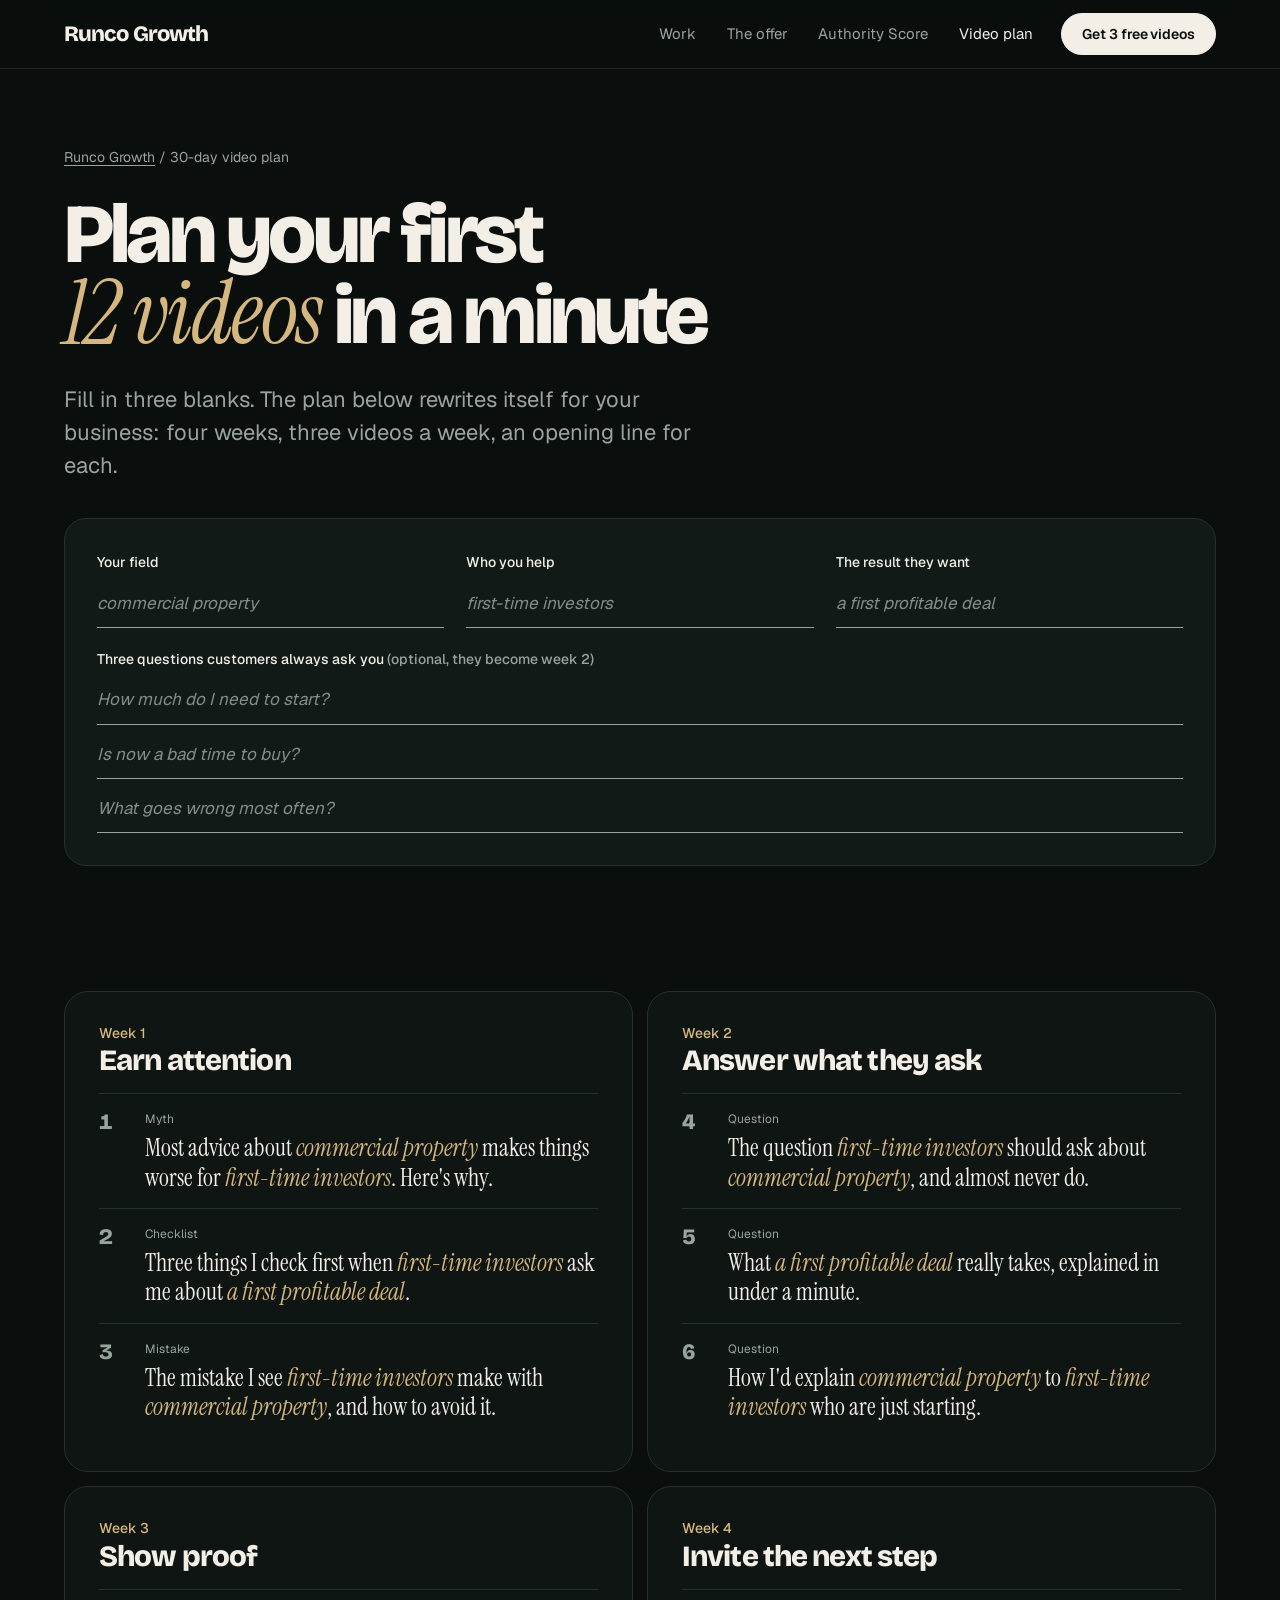
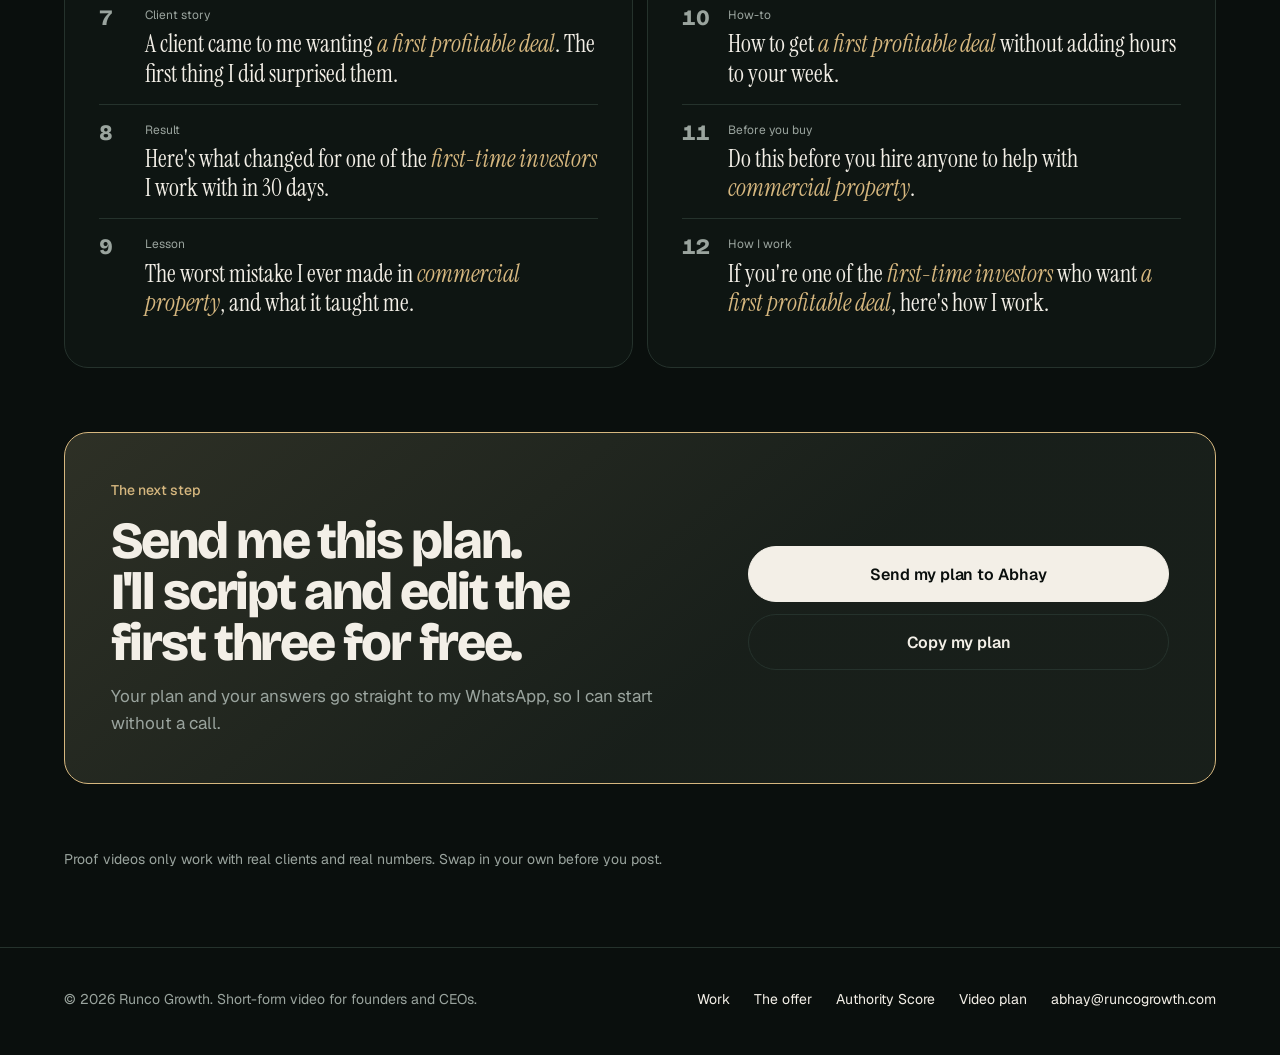
==== 30-day-video-plan.html @ f7febae2 "Initial website upload" ====
<!DOCTYPE html>
<html lang="en">
<head>
<meta charset="utf-8">
<meta name="viewport" content="width=device-width, initial-scale=1">
<title>30-day video content plan for founders | Runco Growth</title>
<meta name="description" content="Free planner for founders and CEOs. Enter who you help and get 12 short-form video ideas across four weeks, each with an opening line written for you.">
<link rel="canonical" href="https://runcogrowth.com/30-day-video-plan.html">
<meta name="robots" content="index, follow, max-image-preview:large, max-video-preview:-1">
<meta name="theme-color" content="#0a0f0d">
<meta property="og:type" content="website">
<meta property="og:site_name" content="Runco Growth">
<meta property="og:title" content="Plan your first 12 videos in a minute">
<meta property="og:description" content="Free planner for founders and CEOs. Enter who you help and get 12 short-form video ideas across four weeks, each with an opening line written for you.">
<meta property="og:url" content="https://runcogrowth.com/30-day-video-plan.html">
<meta property="og:image" content="https://runcogrowth.com/assets/og.jpg">
<meta property="og:image:width" content="1200">
<meta property="og:image:height" content="630">
<meta name="twitter:card" content="summary_large_image">
<meta name="twitter:title" content="Plan your first 12 videos in a minute">
<meta name="twitter:description" content="Free planner for founders and CEOs. Enter who you help and get 12 short-form video ideas across four weeks, each with an opening line written for you.">
<meta name="twitter:image" content="https://runcogrowth.com/assets/og.jpg">
<link rel="icon" href="favicon.ico" sizes="48x48">
<link rel="icon" href="favicon.svg" type="image/svg+xml">
<link rel="apple-touch-icon" href="apple-touch-icon.png">
<link rel="manifest" href="site.webmanifest">
<link rel="preload" href="assets/bricolage.woff2" as="font" type="font/woff2" crossorigin>
<link rel="preload" href="assets/geist.woff2" as="font" type="font/woff2" crossorigin>
<link rel="stylesheet" href="assets/styles.css">
<script type="application/ld+json">
{
 "@context": "https://schema.org",
 "@graph": [
  {
   "@type": "WebPage",
   "@id": "https://runcogrowth.com/30-day-video-plan.html",
   "url": "https://runcogrowth.com/30-day-video-plan.html",
   "name": "30-day video content plan for founders",
   "description": "A free planner for founders and CEOs: enter who you help and get twelve short-form video ideas across four weeks, each with an opening line.",
   "isPartOf": {
    "@id": "https://runcogrowth.com/#site"
   },
   "publisher": {
    "@type": "Organization",
    "@id": "https://runcogrowth.com/#org",
    "name": "Runco Growth",
    "url": "https://runcogrowth.com/"
   }
  },
  {
   "@type": "BreadcrumbList",
   "itemListElement": [
    {
     "@type": "ListItem",
     "position": 1,
     "name": "Runco Growth",
     "item": "https://runcogrowth.com/"
    },
    {
     "@type": "ListItem",
     "position": 2,
     "name": "30-day video plan",
     "item": "https://runcogrowth.com/30-day-video-plan.html"
    }
   ]
  }
 ]
}
</script>
</head>
<body>
<a class="skip" href="#main">Skip to content</a>
<div class="progress" aria-hidden="true"></div>

<header class="site-head">
  <div class="wrap">
    <a class="brand" href="./" aria-label="Runco Growth home">Runco Growth</a>
    <nav class="nav" aria-label="Main">
      <a href="./#work">Work</a>
      <a href="./#offer">The offer</a>
      <a href="authority-score.html">Authority Score</a>
      <a href="30-day-video-plan.html" aria-current="page">Video plan</a>
    </nav>
    <a class="btn btn-sm" data-cta="primary" data-msg="Hi Abhay, I built a 30-day video plan on your site and I&#x27;d like my 3 free videos. My business is: " href="https://wa.me/917023812488?text=Hi%20Abhay%2C%20I%27d%20like%20my%203%20free%20videos.%20My%20business%20is%3A%20">Get 3 free videos</a>
  </div>
</header>

<main id="main">
  <section class="page-hero">
    <div class="wrap">
      <p class="crumbs"><a href="./">Runco Growth</a> / 30-day video plan</p>
      <h1>Plan your first <em>12 videos</em> in a minute</h1>
      <p class="lede">Fill in three blanks. The plan below rewrites itself for your business: four weeks, three videos a week, an opening line for each.</p>
      <form class="fill" id="plan-form" onsubmit="return false" aria-label="About your business" novalidate>
        <div class="field"><label for="plan-topic">Your field</label><input id="plan-topic" name="topic" type="text" placeholder="commercial property" autocomplete="off" maxlength="60"></div>
        <div class="field"><label for="plan-audience">Who you help</label><input id="plan-audience" name="audience" type="text" placeholder="first-time investors" autocomplete="off" maxlength="60"></div>
        <div class="field"><label for="plan-result">The result they want</label><input id="plan-result" name="result" type="text" placeholder="a first profitable deal" autocomplete="off" maxlength="60"></div>
        <div class="field field-wide"><label for="plan-q1">Three questions customers always ask you <span class="muted">(optional, they become week 2)</span></label>
          <input id="plan-q1" name="q1" type="text" placeholder="How much do I need to start?" autocomplete="off" maxlength="110" aria-label="Customer question 1">
          <input id="plan-q2" name="q2" type="text" placeholder="Is now a bad time to buy?" autocomplete="off" maxlength="110" aria-label="Customer question 2">
          <input id="plan-q3" name="q3" type="text" placeholder="What goes wrong most often?" autocomplete="off" maxlength="110" aria-label="Customer question 3">
        </div>
      </form>
    </div>
  </section>

  <section class="band-tight">
    <div class="wrap stack">
      <div class="plan" id="plan">
        <section class="plan-week" aria-labelledby="plan-w1">
          <h2 id="plan-w1"><span>Week 1</span>Earn attention</h2>
          <ol class="plan-list" start="1">
            <li class="plan-item"><span class="plan-n">1</span><div><span class="plan-kind">Myth</span><p data-template="Most advice about {topic} makes things worse for {audience}. Here&#x27;s why.">Most advice about <span class="blank">commercial property</span> makes things worse for <span class="blank">first-time investors</span>. Here&#x27;s why.</p></div></li>
            <li class="plan-item"><span class="plan-n">2</span><div><span class="plan-kind">Checklist</span><p data-template="Three things I check first when {audience} ask me about {result}.">Three things I check first when <span class="blank">first-time investors</span> ask me about <span class="blank">a first profitable deal</span>.</p></div></li>
            <li class="plan-item"><span class="plan-n">3</span><div><span class="plan-kind">Mistake</span><p data-template="The mistake I see {audience} make with {topic}, and how to avoid it.">The mistake I see <span class="blank">first-time investors</span> make with <span class="blank">commercial property</span>, and how to avoid it.</p></div></li>
          </ol>
        </section>
        <section class="plan-week" aria-labelledby="plan-w2">
          <h2 id="plan-w2"><span>Week 2</span>Answer what they ask</h2>
          <ol class="plan-list" start="4">
            <li class="plan-item"><span class="plan-n">4</span><div><span class="plan-kind">Question</span><p data-template="The question {audience} should ask about {topic}, and almost never do." data-q="1">The question <span class="blank">first-time investors</span> should ask about <span class="blank">commercial property</span>, and almost never do.</p></div></li>
            <li class="plan-item"><span class="plan-n">5</span><div><span class="plan-kind">Question</span><p data-template="What {result} really takes, explained in under a minute." data-q="2">What <span class="blank">a first profitable deal</span> really takes, explained in under a minute.</p></div></li>
            <li class="plan-item"><span class="plan-n">6</span><div><span class="plan-kind">Question</span><p data-template="How I&#x27;d explain {topic} to {audience} who are just starting." data-q="3">How I&#x27;d explain <span class="blank">commercial property</span> to <span class="blank">first-time investors</span> who are just starting.</p></div></li>
          </ol>
        </section>
        <section class="plan-week" aria-labelledby="plan-w3">
          <h2 id="plan-w3"><span>Week 3</span>Show proof</h2>
          <ol class="plan-list" start="7">
            <li class="plan-item"><span class="plan-n">7</span><div><span class="plan-kind">Client story</span><p data-template="A client came to me wanting {result}. The first thing I did surprised them.">A client came to me wanting <span class="blank">a first profitable deal</span>. The first thing I did surprised them.</p></div></li>
            <li class="plan-item"><span class="plan-n">8</span><div><span class="plan-kind">Result</span><p data-template="Here&#x27;s what changed for one of the {audience} I work with in 30 days.">Here&#x27;s what changed for one of the <span class="blank">first-time investors</span> I work with in 30 days.</p></div></li>
            <li class="plan-item"><span class="plan-n">9</span><div><span class="plan-kind">Lesson</span><p data-template="The worst mistake I ever made in {topic}, and what it taught me.">The worst mistake I ever made in <span class="blank">commercial property</span>, and what it taught me.</p></div></li>
          </ol>
        </section>
        <section class="plan-week" aria-labelledby="plan-w4">
          <h2 id="plan-w4"><span>Week 4</span>Invite the next step</h2>
          <ol class="plan-list" start="10">
            <li class="plan-item"><span class="plan-n">10</span><div><span class="plan-kind">How-to</span><p data-template="How to get {result} without adding hours to your week.">How to get <span class="blank">a first profitable deal</span> without adding hours to your week.</p></div></li>
            <li class="plan-item"><span class="plan-n">11</span><div><span class="plan-kind">Before you buy</span><p data-template="Do this before you hire anyone to help with {topic}.">Do this before you hire anyone to help with <span class="blank">commercial property</span>.</p></div></li>
            <li class="plan-item"><span class="plan-n">12</span><div><span class="plan-kind">How I work</span><p data-template="If you&#x27;re one of the {audience} who want {result}, here&#x27;s how I work.">If you&#x27;re one of the <span class="blank">first-time investors</span> who want <span class="blank">a first profitable deal</span>, here&#x27;s how I work.</p></div></li>
          </ol>
        </section>
      </div>
      <div class="plan-send" id="plan-send">
        <div>
          <p class="tag">The next step</p>
          <p class="promise-line">Send me this plan. I'll script and edit the first three for free.</p>
          <p class="muted">Your plan and your answers go straight to my WhatsApp, so I can start without a call.</p>
        </div>
        <div class="plan-actions">
          <a class="btn" id="plan-go" data-cta="plan" href="https://wa.me/917023812488?text=Hi%20Abhay%2C%20I%27d%20like%20my%203%20free%20videos.%20My%20business%20is%3A%20">Send my plan to Abhay</a>
          <button class="btn btn-quiet" type="button" id="plan-copy">Copy my plan</button>
          <p class="plan-error" id="plan-error" role="alert" hidden></p>
        </div>
      </div>
      <p class="small muted">Proof videos only work with real clients and real numbers. Swap in your own before you post.</p>
    </div>
  </section>
</main>

<footer class="site-foot">
  <div class="wrap">
    <p>© 2026 Runco Growth. Short-form video for founders and CEOs.</p>
    <nav class="foot-links" aria-label="Footer">
      <a href="./#work">Work</a>
      <a href="./#offer">The offer</a>
      <a href="authority-score.html">Authority Score</a>
      <a href="30-day-video-plan.html">Video plan</a>
      <a href="mailto:abhay@runcogrowth.com">abhay@runcogrowth.com</a>
    </nav>
  </div>
</footer>

<div class="dock" id="dock">
  <a class="btn" data-cta="primary" data-msg="Hi Abhay, I built a 30-day video plan on your site and I&#x27;d like my 3 free videos. My business is: " href="https://wa.me/917023812488?text=Hi%20Abhay%2C%20I%27d%20like%20my%203%20free%20videos.%20My%20business%20is%3A%20">Get my 3 free videos</a>
</div>

<dialog class="player" id="player" aria-label="Video player">
  <div class="player-box"><video id="player-video" controls playsinline></video></div>
  <button class="player-close" type="button" id="player-close" aria-label="Close video"><svg viewBox="0 0 24 24" fill="none" stroke="currentColor" stroke-width="2" stroke-linecap="round" aria-hidden="true"><path d="M5 5l14 14M19 5L5 19"/></svg></button>
</dialog>

<script src="assets/site.js" defer></script>
</body>
</html>
---- assets/styles.css ----
/* Runco Growth
   Layout idea: a dark screening room. A heavy headline, then a wall of the edited videos with the
   client under each one, then what people said, three numbers, and one way to get in touch. */
:root {
  --bg: #0a0f0d;
  --raised: #121a17;
  --text: #f3efe7;
  --muted: #9aa49e;
  --line: #25322c;
  --brass: #d6b77f;
  --brass-deep: #b3925a;

  --display: "Bricolage Grotesque", "Arial Black", "Helvetica Neue", Arial, sans-serif;
  --serif: "Instrument Serif", "Iowan Old Style", "Palatino Linotype", Georgia, serif;
  --sans: "Geist", "Helvetica Neue", Helvetica, Arial, sans-serif;
  --gutter: clamp(20px, 5vw, 64px);
  --max: 1200px;
  --section: clamp(72px, 11vw, 160px);
  --t-small: 0.875rem;
  --t-body: clamp(1rem, 0.97rem + 0.15vw, 1.0625rem);
  --t-lede: clamp(1.125rem, 1.04rem + 0.45vw, 1.375rem);
  --t-h3: clamp(1.375rem, 1.2rem + 0.8vw, 1.875rem);
  --t-h2: clamp(2.5rem, 1.5rem + 4.6vw, 5.25rem);
  --t-h1: clamp(3.125rem, 1.2rem + 8.6vw, 8.5rem);
  color-scheme: dark;
}

@font-face { font-family: "Instrument Serif"; font-style: normal; font-weight: 400; font-display: swap; src: url("instrument-serif.woff2") format("woff2"); }
@font-face { font-family: "Instrument Serif"; font-style: italic; font-weight: 400; font-display: swap; src: url("instrument-serif-italic.woff2") format("woff2"); }
@font-face { font-family: "Bricolage Grotesque"; font-style: normal; font-weight: 200 800; font-display: swap; src: url("bricolage.woff2") format("woff2"); }
@font-face { font-family: "Geist"; font-style: normal; font-weight: 100 900; font-display: swap; src: url("geist.woff2") format("woff2"); }

*, *::before, *::after { box-sizing: border-box; }
html { -webkit-text-size-adjust: 100%; scroll-behavior: smooth; scroll-padding-top: 88px; background: var(--bg); }
body { margin: 0; background: var(--bg); color: var(--text); font-family: var(--sans); font-size: var(--t-body); line-height: 1.6; -webkit-font-smoothing: antialiased; text-rendering: optimizeLegibility; overflow-x: clip; }
img, video, svg { max-width: 100%; display: block; }
a { color: inherit; text-underline-offset: 0.22em; text-decoration-thickness: 1px; }
h1, h2, h3, p, ul, ol, figure { margin: 0; }
ul, ol { padding: 0; list-style: none; }
button { font: inherit; color: inherit; cursor: pointer; -webkit-tap-highlight-color: transparent; }
:focus-visible { outline: 2px solid var(--brass); outline-offset: 4px; border-radius: 4px; }
[hidden] { display: none !important; }
::selection { background: var(--brass); color: var(--bg); }

h1, h2, h3 { font-family: var(--display); font-weight: 800; font-optical-sizing: auto; letter-spacing: -0.035em; text-wrap: balance; }
h1 { font-size: var(--t-h1); line-height: 0.88; letter-spacing: -0.045em; }
h2 { font-size: var(--t-h2); line-height: 0.92; letter-spacing: -0.04em; }
h3 { font-size: var(--t-h3); line-height: 1.08; font-weight: 700; letter-spacing: -0.025em; }
h1 em, h2 em { font-family: var(--serif); font-style: italic; font-weight: 400; color: var(--brass); letter-spacing: -0.02em; font-size: 1.06em; }
.serif { font-family: var(--serif); font-weight: 400; }
.lede { font-size: var(--t-lede); line-height: 1.5; max-width: 30em; color: var(--muted); }
.muted { color: var(--muted); }
.small { font-size: var(--t-small); }
.prose { max-width: 34em; display: grid; gap: 1.1em; align-content: start; }

.wrap { width: 100%; max-width: calc(var(--max) + var(--gutter) * 2); margin-inline: auto; padding-inline: var(--gutter); }
.band { padding-block: var(--section); }
.band-tight { padding-block: clamp(40px, 6vw, 80px); }
.stack { display: grid; grid-template-columns: minmax(0, 1fr); gap: clamp(32px, 5vw, 72px); }
.head { display: grid; gap: 18px; max-width: 46rem; }
.center { text-align: center; justify-items: center; margin-inline: auto; }
.skip { position: absolute; left: -999px; top: 8px; background: var(--text); color: var(--bg); padding: 10px 14px; z-index: 60; }
.skip:focus { left: 8px; }

/* Header */
.site-head { position: sticky; top: 0; z-index: 40; background: color-mix(in srgb, var(--bg) 78%, transparent); -webkit-backdrop-filter: blur(16px) saturate(1.2); backdrop-filter: blur(16px) saturate(1.2); border-bottom: 1px solid color-mix(in srgb, var(--line) 70%, transparent); }
.site-head .wrap { display: flex; align-items: center; gap: 28px; min-height: 68px; }
.brand { font-family: var(--display); font-weight: 800; font-size: 1.375rem; letter-spacing: -0.04em; text-decoration: none; line-height: 1; white-space: nowrap;}
.nav { display: flex; gap: clamp(18px, 2.4vw, 34px); margin-left: auto; }
.nav a { text-decoration: none; font-size: 0.9375rem; color: var(--muted); padding-block: 8px; transition: color 0.2s ease; }
.nav a:hover, .nav a[aria-current="page"] { color: var(--text); }
@media (max-width: 760px) {
  .site-head .wrap { min-height: 60px; }
  .brand { font-size: 1.25rem; }
  .nav { display: none; }
  .site-head .btn { margin-left: auto; }
}

/* Buttons */
.btn {
  position: relative; overflow: hidden; isolation: isolate;
  display: inline-flex; align-items: center; justify-content: center; gap: 10px;
  min-height: 56px; padding: 14px 32px; border: 1px solid var(--text); border-radius: 999px;
  background: var(--text); color: var(--bg);
  font-family: var(--sans); font-weight: 600; font-size: 1rem; letter-spacing: -0.005em; line-height: 1.2; text-decoration: none; text-align: center;
  transition: transform 0.25s cubic-bezier(0.2, 0.8, 0.2, 1), background-color 0.25s ease, border-color 0.25s ease, color 0.25s ease;
}
.btn::after { content: ""; position: absolute; inset: 0; z-index: -1; background: var(--brass); transform: translateY(101%); transition: transform 0.35s cubic-bezier(0.2, 0.8, 0.2, 1); border-radius: inherit; }
.btn:hover { border-color: var(--brass); transform: translateY(-2px); }
.btn:hover::after { transform: none; }
.btn:active { transform: scale(0.98); }
.btn-sm { min-height: 42px; padding: 8px 20px; font-size: 0.875rem; }
.btn-quiet { background: transparent; color: var(--text); border-color: var(--line); }
.btn-quiet::after { background: var(--raised); }
.btn-quiet:hover { border-color: var(--brass); }
.cta-row { display: flex; flex-wrap: wrap; gap: 12px 14px; align-items: center; }
.cta-note { font-size: var(--t-small); color: var(--muted); }
@media (max-width: 520px) { .cta-row .btn { width: 100%; } }

/* Hero */
.hero { position: relative; padding-block: clamp(36px, 5.5vw, 84px) clamp(56px, 8vw, 120px); }
.hero::before { content: ""; position: absolute; inset: -68px 0 0 0; z-index: -1; pointer-events: none;
  background: radial-gradient(55% 45% at 50% 30%, rgba(214, 183, 127, 0.15), transparent 70%), radial-gradient(45% 45% at 8% 0%, rgba(40, 92, 72, 0.38), transparent 70%), radial-gradient(40% 40% at 96% 12%, rgba(40, 92, 72, 0.22), transparent 70%); }
.hero::after { content: ""; position: absolute; inset: -68px 0 0 0; z-index: -1; pointer-events: none; opacity: 0; transition: opacity 0.6s ease;
  background: radial-gradient(520px circle at var(--mx, 50%) var(--my, 30%), rgba(214, 183, 127, 0.13), transparent 65%); }
.hero.lit::after { opacity: 1; }
.hero-grid { display: grid; gap: clamp(40px, 6vw, 84px); }
.hero-copy { display: grid; gap: clamp(18px, 2.2vw, 30px); justify-items: start; }
.hero-act { display: grid; gap: 12px; }
@media (min-width: 861px) {
  .hero { padding-top: clamp(28px, 3.2vw, 48px); }
  .hero-grid { gap: clamp(34px, 3.4vw, 50px); }
  .hero-copy .descriptor { display: none; }
  .hero-side { display: grid; grid-template-columns: minmax(0, 1fr) auto; gap: 16px 56px; align-items: center; width: 100%; }
  .hero-side .lede { max-width: 25em; }
  .hero-act { justify-items: end; text-align: right; }
}
@media (max-width: 860px) {
  .hero-side { display: contents; }
  .hero-copy .descriptor { order: -1; }
  .hero-act { width: 100%; }
}
h1 .w { display: inline-block; }
h1 em { white-space: nowrap; }
.d-br { display: none; }
@media (min-width: 861px) { .d-br { display: inline; } }
.descriptor { display: inline-flex; align-items: center; gap: 10px; font-size: var(--t-small); color: var(--muted); border: 1px solid var(--line); border-radius: 999px; padding: 7px 14px 7px 12px; line-height: 1.3; background: color-mix(in srgb, var(--raised) 60%, transparent); }
.descriptor::before { content: ""; width: 7px; height: 7px; border-radius: 50%; background: var(--brass); flex: none; box-shadow: 0 0 0 4px rgba(214, 183, 127, 0.18); animation: pulse 2.4s ease-in-out infinite; }
@keyframes pulse { 50% { box-shadow: 0 0 0 8px rgba(214, 183, 127, 0); } }

/* The work: four reels, the client under each */
.reels { display: grid; grid-template-columns: repeat(4, minmax(0, 1fr)); gap: clamp(12px, 1.8vw, 26px); align-items: start; }
.reel { display: grid; gap: 14px; width: 100%; padding: 0; border: 0; background: none; text-align: left; transition: transform 0.5s cubic-bezier(0.2, 0.8, 0.2, 1); }
.reel-frame {
  position: relative; display: block; aspect-ratio: 9 / 16; overflow: hidden; background: var(--raised);
  border: 1px solid rgba(243, 239, 231, 0.14); border-radius: clamp(16px, 1.8vw, 26px);
  box-shadow: 0 40px 80px -40px rgba(0, 0, 0, 0.9);
  transition: border-color 0.3s ease, box-shadow 0.4s ease;
}
.reel video { position: absolute; inset: 0; width: 100%; height: 100%; object-fit: cover; }
.reel-meta { display: grid; grid-template-columns: auto minmax(0, 1fr); gap: 2px 12px; align-items: center; padding-inline: 2px; }
.reel-meta img { grid-row: span 2; width: clamp(40px, 3.6vw, 52px); height: clamp(40px, 3.6vw, 52px); border-radius: 50%; object-fit: cover; border: 1px solid rgba(243, 239, 231, 0.25); filter: grayscale(1); transition: filter 0.3s ease, border-color 0.3s ease; }
.reel:hover .reel-meta img, .reel:focus-visible .reel-meta img { filter: none; border-color: var(--brass); }
.reel-meta b { font-family: var(--display); font-weight: 700; font-size: clamp(1rem, 0.9rem + 0.5vw, 1.25rem); line-height: 1.1; letter-spacing: -0.025em; align-self: end; }
.reel-meta span { font-size: clamp(0.7813rem, 0.74rem + 0.15vw, 0.875rem); color: var(--muted); line-height: 1.3; align-self: start; }
.reel-play { position: absolute; top: clamp(10px, 1.2vw, 14px); right: clamp(10px, 1.2vw, 14px); z-index: 1; display: inline-flex; align-items: center; gap: 7px; font-size: 0.75rem; font-weight: 500; padding: 7px 11px 7px 9px; border-radius: 999px; background: rgba(10, 15, 13, 0.55); -webkit-backdrop-filter: blur(10px); backdrop-filter: blur(10px); border: 1px solid rgba(243, 239, 231, 0.22); transition: background-color 0.25s ease, color 0.25s ease; }
.reel-play svg { width: 12px; height: 12px; }
.reel:hover .reel-play, .reel:focus-visible .reel-play { background: var(--text); color: var(--bg); }
@media (min-width: 861px) {
  .reel:nth-child(1) { transform: translateY(38px) rotate(-3deg); --drift: -30px; }
  .reel:nth-child(2) { transform: translateY(0) rotate(-1deg); --drift: -84px; }
  .reel:nth-child(3) { transform: translateY(0) rotate(1deg); --drift: -56px; }
  .reel:nth-child(4) { transform: translateY(38px) rotate(3deg); --drift: -110px; }
  .reel:hover, .reel:focus-visible { transform: translateY(-8px) scale(1.035); z-index: 2; }
  .reel:hover .reel-frame, .reel:focus-visible .reel-frame { border-color: var(--brass); box-shadow: 0 50px 90px -40px rgba(0, 0, 0, 1), 0 0 70px -20px rgba(214, 183, 127, 0.4); }
}
@media (max-width: 860px) {
  .hero-grid { gap: 30px; }
  .reels-scroller { overflow-x: auto; margin-inline: calc(var(--gutter) * -1); padding: 4px var(--gutter) 8px; scroll-snap-type: x mandatory; scrollbar-width: none; -webkit-overflow-scrolling: touch; }
  .reels-scroller::-webkit-scrollbar { display: none; }
  .reels { grid-template-columns: repeat(4, min(58vw, 280px)); width: max-content; gap: 14px; }
  .reel { scroll-snap-align: center; }
  .site-head .btn-sm { min-height: 44px; }
}
.swipe-hint { display: none; font-size: var(--t-small); color: var(--muted); }
@media (max-width: 860px) { .swipe-hint { display: block; } }

/* Player */
.player { border: 0; padding: 0; background: transparent; max-width: none; max-height: none; width: 100vw; height: 100vh; height: 100dvh; overflow: hidden; }
.player::backdrop { background: rgba(4, 6, 5, 0.9); -webkit-backdrop-filter: blur(14px); backdrop-filter: blur(14px); }
.player[open] { display: grid; place-items: center; }
.player-box { position: relative; height: min(88vh, 860px); height: min(88dvh, 860px); aspect-ratio: 9 / 16; max-width: 92vw; }
.player video { width: 100%; height: 100%; object-fit: contain; border-radius: 20px; background: #000; }
.player-close { position: fixed; top: 16px; right: 16px; width: 48px; height: 48px; border-radius: 50%; border: 1px solid rgba(243, 239, 231, 0.3); background: rgba(10, 15, 13, 0.7); display: grid; place-items: center; }
.player-close:hover { background: var(--text); color: var(--bg); }
.player-close svg { width: 18px; height: 18px; }

/* Marquee */
.marquee { border-block: 1px solid var(--line); overflow: hidden; padding-block: clamp(14px, 2vw, 22px); -webkit-mask-image: linear-gradient(90deg, transparent, #000 12%, #000 88%, transparent); mask-image: linear-gradient(90deg, transparent, #000 12%, #000 88%, transparent); }
.marquee-track { display: flex; width: max-content; animation: slide 36s linear infinite; }
.marquee:hover .marquee-track { animation-play-state: paused; }
.marquee ul { display: flex; flex: none; }
.marquee li { font-family: var(--serif); font-style: italic; font-size: clamp(1.5rem, 1.1rem + 1.6vw, 2.375rem); line-height: 1; white-space: nowrap; display: flex; align-items: center; color: var(--text); }
.marquee li::after { content: ""; width: 7px; height: 7px; background: var(--brass); transform: rotate(45deg); margin-inline: clamp(22px, 3vw, 44px); flex: none; }
@keyframes slide { to { transform: translateX(-50%); } }

/* Feedback wall */
.feedback { padding-bottom: 0; }
.wall { margin-top: clamp(28px, 4vw, 56px); overflow: hidden; -webkit-mask-image: linear-gradient(90deg, transparent, #000 8%, #000 92%, transparent); mask-image: linear-gradient(90deg, transparent, #000 8%, #000 92%, transparent); }
.wall-track { display: flex; width: max-content; animation: slide 46s linear infinite reverse; }
.wall:hover .wall-track, .wall:focus-within .wall-track { animation-play-state: paused; }
.wall ul { display: flex; flex: none; gap: clamp(12px, 1.6vw, 20px); padding-right: clamp(12px, 1.6vw, 20px); }
.shot { display: grid; gap: 12px; padding: clamp(12px, 1.4vw, 18px); border: 1px solid var(--line); border-radius: 20px; background: color-mix(in srgb, var(--raised) 75%, transparent); flex: none; }
.shot img { height: clamp(78px, 8.4vw, 116px); width: auto; max-width: none; border-radius: 12px; }
.shot span { font-size: var(--t-small); color: var(--muted); padding-inline: 4px; display: flex; align-items: center; gap: 8px; }
.shot span::before { content: ""; width: 6px; height: 6px; border-radius: 50%; background: var(--brass); flex: none; }

/* Offer */
.numbers { display: grid; grid-template-columns: repeat(3, minmax(0, 1fr)); border-top: 1px solid var(--line); }
.number { padding: clamp(28px, 3.6vw, 52px) clamp(20px, 3vw, 44px) clamp(28px, 3.6vw, 52px) 0; display: grid; gap: 14px; align-content: start; }
.number + .number { border-left: 1px solid var(--line); padding-left: clamp(20px, 3vw, 44px); }
.number-fig { font-family: var(--display); font-weight: 800; font-size: clamp(5.5rem, 3rem + 9vw, 10.5rem); line-height: 0.8; letter-spacing: -0.06em; color: var(--brass); font-variant-numeric: lining-nums tabular-nums; }
.number-fig small { font-family: var(--serif); font-weight: 400; font-size: 0.4em; letter-spacing: -0.01em; margin-left: 0.1em; font-style: italic; }
.number > p:not(.number-fig) { color: var(--muted); max-width: 22em; }
@media (max-width: 760px) {
  .numbers { grid-template-columns: 1fr; }
  .number { grid-template-columns: 104px minmax(0, 1fr); gap: 6px 18px; padding: 26px 0; align-items: start; }
  .number + .number { border-left: 0; border-top: 1px solid var(--line); padding-left: 0; }
  .number-fig { font-size: 5rem; grid-row: span 2; line-height: 0.82; }
  .number h3 { align-self: end; }
}
.promise { display: grid; grid-template-columns: minmax(0, 1.5fr) minmax(0, 1fr); gap: 14px; }
.promise-main .muted { max-width: 40em; }
.promise > div { display: grid; gap: 14px; align-content: start; padding: clamp(24px, 3.4vw, 44px); border-radius: 24px; border: 1px solid var(--line); background: color-mix(in srgb, var(--raised) 65%, transparent); }
.promise-main { border-color: var(--brass) !important; background: linear-gradient(140deg, rgba(214, 183, 127, 0.14), rgba(214, 183, 127, 0.03) 60%), var(--raised) !important; }
.tag { font-size: var(--t-small); color: var(--brass); font-weight: 500; }
.promise-line { font-family: var(--display); font-weight: 800; font-size: clamp(1.75rem, 1.2rem + 2.6vw, 3.25rem); line-height: 0.98; letter-spacing: -0.04em; text-wrap: balance; }
.promise-sub { font-family: var(--display); font-weight: 700; font-size: var(--t-h3); line-height: 1.1; letter-spacing: -0.025em; text-wrap: balance; }
@media (max-width: 820px) { .promise { grid-template-columns: 1fr; } }
.spots { display: inline-flex; align-items: center; gap: 10px; font-size: var(--t-small); font-weight: 500; color: var(--text); line-height: 1.3; }
.spots::before { content: ""; width: 8px; height: 8px; border-radius: 50%; background: var(--brass); flex: none; box-shadow: 0 0 0 4px rgba(214, 183, 127, 0.18); animation: pulse 2.4s ease-in-out infinite; }
.cap { display: grid; gap: 14px; justify-items: center; font-size: var(--t-small); color: var(--muted); max-width: 34em; }
.cap [data-spots] { color: var(--text); font-weight: 500; }
.cap-dots { display: inline-flex; gap: 8px; }
.cap-dots i { width: 34px; height: 6px; border-radius: 3px; background: var(--line); }
.cap-dots i.taken { background: var(--brass); }

/* Contact */
.contact { position: relative; }
.contact::before { content: ""; position: absolute; inset: 0; z-index: -1; pointer-events: none; background: radial-gradient(50% 60% at 50% 100%, rgba(214, 183, 127, 0.14), transparent 70%); }
.channels { display: grid; grid-template-columns: repeat(auto-fit, minmax(250px, 1fr)); gap: 12px; width: 100%; max-width: 1120px; }
.channel { display: flex; align-items: center; gap: 14px; padding: 18px 22px; min-height: 76px; border: 1px solid var(--line); border-radius: 18px; background: color-mix(in srgb, var(--raised) 70%, transparent); text-decoration: none; text-align: left; transition: transform 0.3s cubic-bezier(0.2, 0.8, 0.2, 1), border-color 0.25s ease, background-color 0.25s ease; }
.channel:hover { transform: translateY(-3px); border-color: var(--brass); background: var(--raised); }
.channel svg { width: 22px; height: 22px; flex: none; color: var(--brass); }
.channel b { display: block; font-weight: 600; line-height: 1.2; }
.channel span span { display: block; font-size: var(--t-small); color: var(--muted); overflow-wrap: anywhere; }

/* FAQ */
.faq-grid { display: grid; grid-template-columns: minmax(0, 0.8fr) minmax(0, 1.2fr); gap: clamp(28px, 6vw, 96px); align-items: start; }
@media (max-width: 820px) { .faq-grid { grid-template-columns: 1fr; } }
.faq { border-top: 1px solid var(--line); }
.faq details { border-bottom: 1px solid var(--line); }
.faq summary { cursor: pointer; list-style: none; padding: clamp(20px, 2.4vw, 28px) 44px clamp(20px, 2.4vw, 28px) 0; position: relative; font-family: var(--display); font-weight: 600; font-size: clamp(1.125rem, 1rem + 0.6vw, 1.4375rem); line-height: 1.2; letter-spacing: -0.02em; transition: color 0.2s ease; }
.faq summary:hover { color: var(--brass); }
.faq summary::-webkit-details-marker { display: none; }
.faq summary::before, .faq summary::after { content: ""; position: absolute; right: 4px; top: 50%; width: 16px; height: 1.5px; background: currentColor; transition: transform 0.3s ease; }
.faq summary::after { transform: rotate(90deg); }
.faq details[open] summary::after { transform: rotate(0deg); }
.faq details p { padding: 0 0 26px; max-width: 36em; color: var(--muted); }

/* Free tools */
.tools { display: grid; grid-template-columns: repeat(2, minmax(0, 1fr)); gap: 14px; }
@media (max-width: 720px) { .tools { grid-template-columns: 1fr; } }
.tool { display: grid; gap: 10px; padding: clamp(24px, 3.4vw, 40px); border: 1px solid var(--line); border-radius: 22px; text-decoration: none; background: color-mix(in srgb, var(--raised) 60%, transparent); transition: transform 0.3s cubic-bezier(0.2, 0.8, 0.2, 1), border-color 0.25s ease; }
.tool:hover { transform: translateY(-4px); border-color: var(--brass); }
.tool span { font-size: var(--t-small); color: var(--brass); }
.tool p { color: var(--muted); max-width: 26em; }

/* Footer */
.site-foot { padding-block: 32px 36px; border-top: 1px solid var(--line); }
.site-foot .wrap { display: flex; flex-wrap: wrap; gap: 12px 40px; justify-content: space-between; align-items: baseline; font-size: var(--t-small); color: var(--muted); }
.foot-links { display: flex; flex-wrap: wrap; gap: 4px 24px; }
.foot-links a { color: var(--text); text-decoration: none; padding-block: 8px; }
.foot-links a:hover { color: var(--brass); }

/* Phone: fixed action bar that appears once the first button scrolls away */
.dock { display: none; }
@media (max-width: 720px) {
  .dock { display: block; position: fixed; left: 0; right: 0; bottom: 0; z-index: 35; padding: 10px var(--gutter) calc(10px + env(safe-area-inset-bottom, 0px)); background: color-mix(in srgb, var(--bg) 82%, transparent); -webkit-backdrop-filter: blur(16px); backdrop-filter: blur(16px); border-top: 1px solid var(--line); transform: translateY(110%); transition: transform 0.3s ease; }
  .dock.show { transform: none; }
  .dock .btn { width: 100%; min-height: 52px; }
  .site-foot { padding-bottom: 104px; }
}

/* Authority Score page */
.page-hero { padding-block: clamp(32px, 6vw, 88px) clamp(28px, 4vw, 48px); }
.page-hero .wrap { display: grid; gap: clamp(18px, 2.4vw, 28px); }
.page-hero h1 { font-size: clamp(2.5rem, 1.4rem + 5vw, 5.25rem); max-width: 13em; line-height: 0.92; }
.crumbs { font-size: var(--t-small); color: var(--muted); }
.quiz-wrap { max-width: 760px; }
.quiz { background: var(--raised); border: 1px solid var(--line); border-radius: 26px; padding: clamp(22px, 4vw, 48px); display: grid; gap: 22px; scroll-margin-top: 92px; }
.quiz-meta { display: flex; justify-content: space-between; align-items: center; gap: 18px; font-size: var(--t-small); color: var(--muted); font-variant-numeric: tabular-nums; }
.quiz-progress { flex: 1; height: 2px; background: var(--line); overflow: hidden; border-radius: 2px; }
.quiz-progress i { display: block; height: 100%; width: 0; background: var(--brass); transition: width 0.35s ease; }
.quiz-q { font-family: var(--display); font-weight: 700; font-size: var(--t-h3); line-height: 1.1; letter-spacing: -0.025em; text-wrap: balance; }
.quiz-opts { display: grid; gap: 10px; }
.quiz-opt { display: flex; align-items: center; gap: 14px; text-align: left; background: transparent; border: 1px solid var(--line); border-radius: 14px; padding: 16px 18px; min-height: 60px; line-height: 1.4; font-weight: 500; transition: border-color 0.2s ease, background-color 0.2s ease, transform 0.2s ease; }
.quiz-opt::before { content: ""; width: 16px; height: 16px; border-radius: 50%; border: 1px solid var(--muted); flex: none; }
.quiz-opt:hover { border-color: var(--brass); transform: translateX(4px); }
.quiz-opt[aria-pressed="true"] { border-color: var(--brass); background: rgba(214, 183, 127, 0.1); }
.quiz-opt[aria-pressed="true"]::before { background: var(--brass); border-color: var(--brass); box-shadow: inset 0 0 0 3px var(--raised); }
.quiz-back { background: none; border: 0; padding: 10px 0; min-height: 44px; color: var(--muted); font-size: var(--t-small); justify-self: start; text-decoration: underline; text-underline-offset: 0.22em; }
.result-top { display: grid; grid-template-columns: auto minmax(0, 1fr); gap: 22px; align-items: end; }
.result-num { font-family: var(--display); font-weight: 800; font-size: clamp(5rem, 16vw, 8rem); line-height: 0.78; letter-spacing: -0.06em; color: var(--brass); }
.result-num small { font-family: var(--sans); font-size: 0.15em; color: var(--muted); letter-spacing: 0; }
.result-tier { font-family: var(--display); font-weight: 700; font-size: var(--t-h3); line-height: 1.05; letter-spacing: -0.025em; }
.result-meter { height: 2px; background: var(--line); }
.result-meter i { display: block; height: 100%; background: var(--brass); }
.quiz h3 { font-family: var(--sans); font-size: var(--t-small); font-weight: 500; letter-spacing: 0; color: var(--muted); }
.gaps { display: grid; border-top: 1px solid var(--line); }
.gaps li { padding: 16px 0; border-bottom: 1px solid var(--line); display: grid; gap: 4px; }
.gaps strong { font-family: var(--display); font-weight: 700; font-size: 1.1875rem; line-height: 1.15; letter-spacing: -0.02em; }
.gaps span { color: var(--muted); }

/* 30-day video plan page */
.fill { display: grid; grid-template-columns: repeat(3, minmax(0, 1fr)); gap: 20px 22px; background: var(--raised); border: 1px solid var(--line); border-radius: 22px; padding: clamp(20px, 3vw, 32px); margin-top: 8px; }
@media (max-width: 720px) { .fill { grid-template-columns: 1fr; } }
.field { display: grid; gap: 6px; align-content: start; }
.field-wide { grid-column: 1 / -1; }
.field label { font-size: var(--t-small); color: var(--text); font-weight: 500; }
.field input { font: inherit; font-size: 1.0625rem; color: var(--text); background: transparent; border: 0; border-bottom: 1px solid var(--muted); border-radius: 0; padding: 10px 0; min-height: 48px; width: 100%; }
.field input::placeholder { color: #838e88; font-style: italic; }
.field input:focus { outline: none; border-bottom: 2px solid var(--brass); padding-bottom: 9px; }
.blank { color: var(--brass); font-style: italic; }
.plan { display: grid; grid-template-columns: repeat(2, minmax(0, 1fr)); gap: 14px; }
@media (max-width: 860px) { .plan { grid-template-columns: 1fr; } }
.plan-week { display: grid; gap: 6px; align-content: start; padding: clamp(20px, 2.8vw, 34px); border: 1px solid var(--line); border-radius: 24px; background: color-mix(in srgb, var(--raised) 60%, transparent); }
.plan-week h2 { font-size: var(--t-h3); line-height: 1.05; letter-spacing: -0.03em; display: grid; gap: 6px; }
.plan-week h2 span { font-family: var(--sans); font-size: var(--t-small); font-weight: 500; letter-spacing: 0; color: var(--brass); }
.plan-list { display: grid; margin-top: 10px; }
.plan-item { display: grid; grid-template-columns: 34px minmax(0, 1fr); gap: 12px; padding: 16px 0; border-top: 1px solid var(--line); }
.plan-n { font-family: var(--display); font-weight: 800; font-size: 1.375rem; line-height: 1.1; color: var(--muted); font-variant-numeric: tabular-nums; }
.plan-kind { display: block; font-size: 0.75rem; color: var(--muted); margin-bottom: 4px; }
.plan-item p { font-family: var(--serif); font-size: clamp(1.25rem, 1.12rem + 0.5vw, 1.5rem); line-height: 1.22; }
.plan-send { display: grid; grid-template-columns: minmax(0, 1.4fr) minmax(0, 1fr); gap: 24px 48px; align-items: center; padding: clamp(24px, 3.6vw, 48px); border-radius: 24px; border: 1px solid var(--brass); background: linear-gradient(140deg, rgba(214, 183, 127, 0.14), rgba(214, 183, 127, 0.03) 60%), var(--raised); }
.plan-send > div:first-child { display: grid; gap: 14px; }
.plan-actions { display: grid; gap: 12px; }
.plan-actions .btn { width: 100%; }
.plan-error { font-size: var(--t-small); color: #f0b8a8; }
@media (max-width: 820px) { .plan-send { grid-template-columns: 1fr; } }
.copy.done, .btn.done { background: var(--brass); color: var(--bg); border-color: var(--brass); }
.h-small { font-size: var(--t-h3); letter-spacing: -0.03em; line-height: 1.05; }
.stack-close { gap: clamp(18px, 2.4vw, 28px); }

/* Motion */
.progress { position: fixed; inset: 0 0 auto 0; height: 2px; z-index: 50; background: var(--brass); transform-origin: 0 50%; transform: scaleX(0); pointer-events: none; }
@media (prefers-reduced-motion: no-preference) {
  h1 .w { animation: word 0.9s cubic-bezier(0.2, 0.8, 0.2, 1) both; animation-delay: calc(var(--i) * 70ms); }
  .hero-side > * { animation: rise 0.9s cubic-bezier(0.2, 0.8, 0.2, 1) 0.45s both; }
  .hero-side > .descriptor { animation-delay: 0s; }
  .reel { animation: rise 1s cubic-bezier(0.2, 0.8, 0.2, 1) both; animation-delay: calc(0.5s + var(--n) * 90ms); }
  .hero::before { animation: glow 14s ease-in-out infinite alternate; }
  @keyframes word { from { opacity: 0; transform: translateY(0.5em) rotate(4deg); } }
  @keyframes rise { from { opacity: 0; translate: 0 30px; } }
  @keyframes glow { to { transform: translate3d(-3%, 2%, 0) scale(1.08); opacity: 0.75; } }
  @supports (animation-timeline: view()) {
    .reveal { animation: reveal linear both; animation-timeline: view(); animation-range: entry 0% entry 42%; }
    @keyframes reveal { from { opacity: 0; transform: translateY(40px); } }
    .progress { animation: grow linear both; animation-timeline: scroll(root); }
    @keyframes grow { to { transform: scaleX(1); } }
    @media (min-width: 861px) {
      .reels { animation: drift linear both; animation-timeline: scroll(root); animation-range: 0 900px; }
      @keyframes drift { to { translate: 0 -46px; } }
    }
  }
}
@media (prefers-reduced-motion: reduce) {
  html { scroll-behavior: auto; }
  .marquee-track, .wall-track, .descriptor::before, .spots::before { animation: none; }
  .wall { overflow-x: auto; -webkit-mask-image: none; mask-image: none; }
  .wall ul[aria-hidden="true"] { display: none; }
  *, *::before, *::after { transition-duration: 0.01ms !important; }
}

/* Small layout helpers */
.work { display: grid; gap: 18px; min-width: 0; }
.cta-center { justify-content: center; }
#quiz-note { margin-top: 18px; }
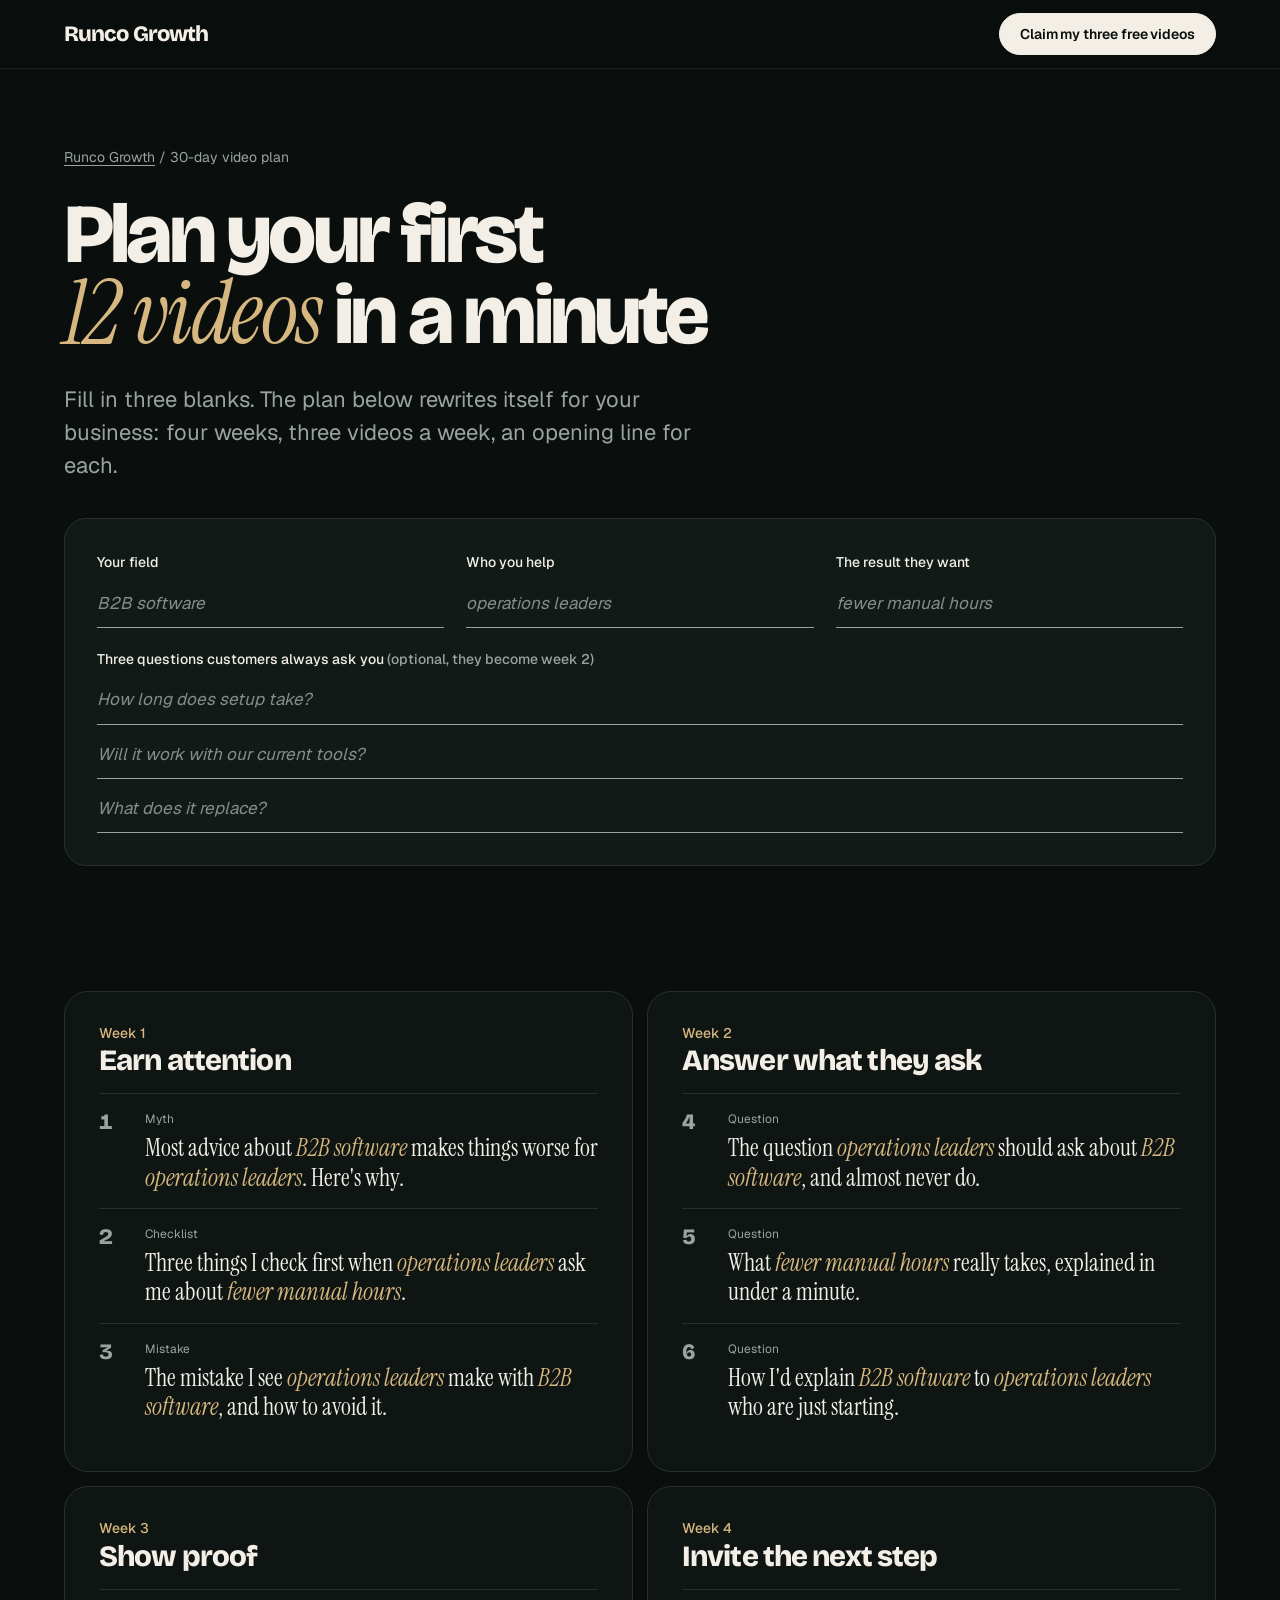
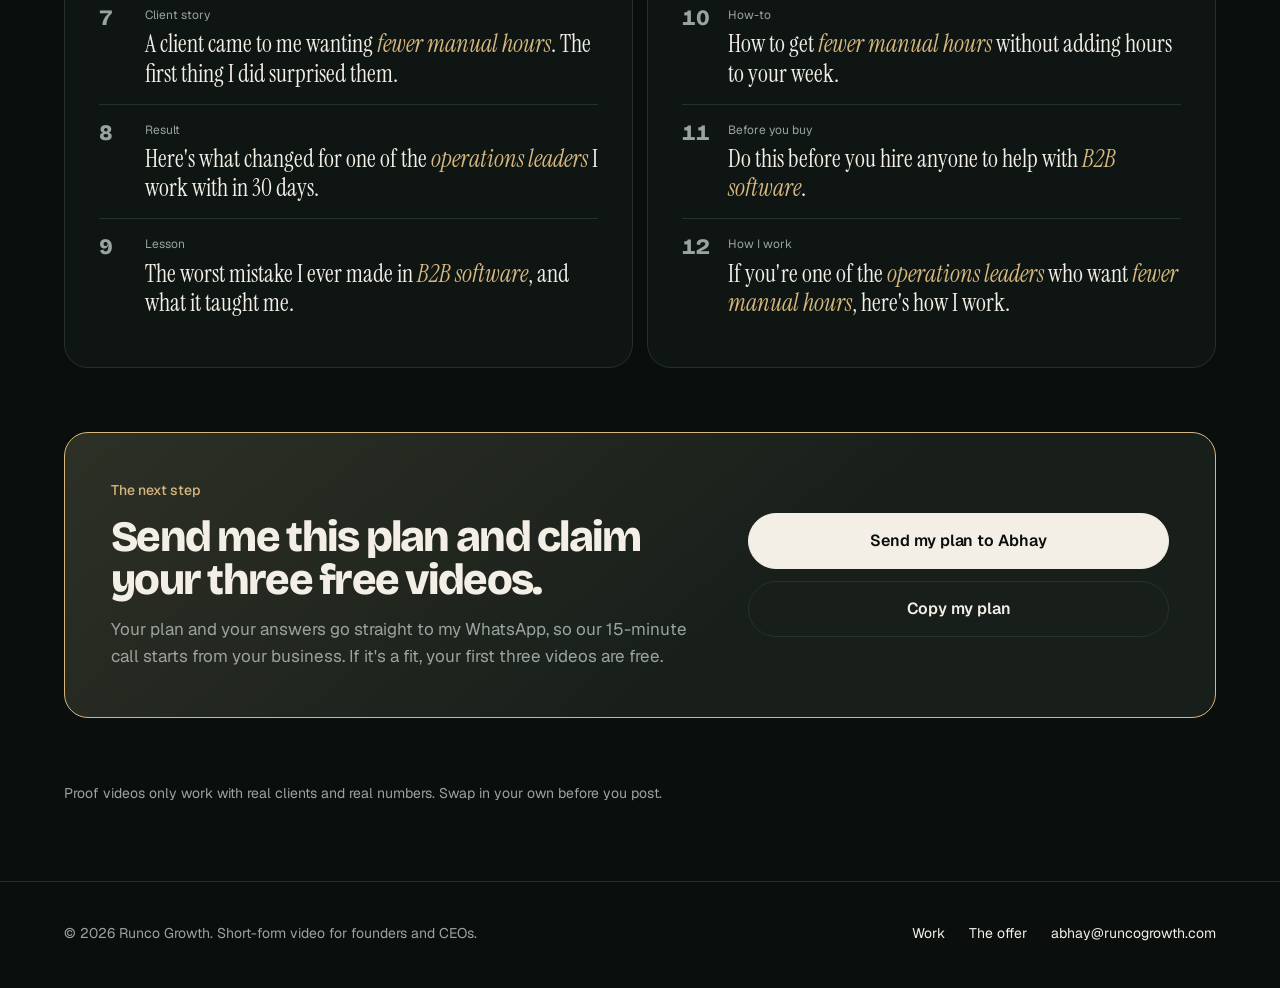
==== commit b8f91093: "Update website design and content" ====
--- a/30-day-video-plan.html
+++ b/30-day-video-plan.html
@@ -75,13 +75,7 @@
 <header class="site-head">
   <div class="wrap">
     <a class="brand" href="./" aria-label="Runco Growth home">Runco Growth</a>
-    <nav class="nav" aria-label="Main">
-      <a href="./#work">Work</a>
-      <a href="./#offer">The offer</a>
-      <a href="authority-score.html">Authority Score</a>
-      <a href="30-day-video-plan.html" aria-current="page">Video plan</a>
-    </nav>
-    <a class="btn btn-sm" data-cta="primary" data-msg="Hi Abhay, I built a 30-day video plan on your site and I&#x27;d like my 3 free videos. My business is: " href="https://wa.me/917023812488?text=Hi%20Abhay%2C%20I%27d%20like%20my%203%20free%20videos.%20My%20business%20is%3A%20">Get 3 free videos</a>
+    <a class="btn btn-sm" data-cta="primary" data-msg="Hi Abhay, I built a 30-day video plan on your site and I&#x27;d like to claim my three free videos. My business is: " href="https://wa.me/917023812488?text=Hi%20Abhay%2C%20I%27d%20like%20to%20claim%20my%20three%20free%20videos.%20My%20business%20is%3A%20">Claim my three free videos</a>
   </div>
 </header>
 
@@ -92,13 +86,13 @@
       <h1>Plan your first <em>12 videos</em> in a minute</h1>
       <p class="lede">Fill in three blanks. The plan below rewrites itself for your business: four weeks, three videos a week, an opening line for each.</p>
       <form class="fill" id="plan-form" onsubmit="return false" aria-label="About your business" novalidate>
-        <div class="field"><label for="plan-topic">Your field</label><input id="plan-topic" name="topic" type="text" placeholder="commercial property" autocomplete="off" maxlength="60"></div>
-        <div class="field"><label for="plan-audience">Who you help</label><input id="plan-audience" name="audience" type="text" placeholder="first-time investors" autocomplete="off" maxlength="60"></div>
-        <div class="field"><label for="plan-result">The result they want</label><input id="plan-result" name="result" type="text" placeholder="a first profitable deal" autocomplete="off" maxlength="60"></div>
+        <div class="field"><label for="plan-topic">Your field</label><input id="plan-topic" name="topic" type="text" placeholder="B2B software" autocomplete="off" maxlength="60"></div>
+        <div class="field"><label for="plan-audience">Who you help</label><input id="plan-audience" name="audience" type="text" placeholder="operations leaders" autocomplete="off" maxlength="60"></div>
+        <div class="field"><label for="plan-result">The result they want</label><input id="plan-result" name="result" type="text" placeholder="fewer manual hours" autocomplete="off" maxlength="60"></div>
         <div class="field field-wide"><label for="plan-q1">Three questions customers always ask you <span class="muted">(optional, they become week 2)</span></label>
-          <input id="plan-q1" name="q1" type="text" placeholder="How much do I need to start?" autocomplete="off" maxlength="110" aria-label="Customer question 1">
-          <input id="plan-q2" name="q2" type="text" placeholder="Is now a bad time to buy?" autocomplete="off" maxlength="110" aria-label="Customer question 2">
-          <input id="plan-q3" name="q3" type="text" placeholder="What goes wrong most often?" autocomplete="off" maxlength="110" aria-label="Customer question 3">
+          <input id="plan-q1" name="q1" type="text" placeholder="How long does setup take?" autocomplete="off" maxlength="110" aria-label="Customer question 1">
+          <input id="plan-q2" name="q2" type="text" placeholder="Will it work with our current tools?" autocomplete="off" maxlength="110" aria-label="Customer question 2">
+          <input id="plan-q3" name="q3" type="text" placeholder="What does it replace?" autocomplete="off" maxlength="110" aria-label="Customer question 3">
         </div>
       </form>
     </div>
@@ -110,44 +104,44 @@
         <section class="plan-week" aria-labelledby="plan-w1">
           <h2 id="plan-w1"><span>Week 1</span>Earn attention</h2>
           <ol class="plan-list" start="1">
-            <li class="plan-item"><span class="plan-n">1</span><div><span class="plan-kind">Myth</span><p data-template="Most advice about {topic} makes things worse for {audience}. Here&#x27;s why.">Most advice about <span class="blank">commercial property</span> makes things worse for <span class="blank">first-time investors</span>. Here&#x27;s why.</p></div></li>
-            <li class="plan-item"><span class="plan-n">2</span><div><span class="plan-kind">Checklist</span><p data-template="Three things I check first when {audience} ask me about {result}.">Three things I check first when <span class="blank">first-time investors</span> ask me about <span class="blank">a first profitable deal</span>.</p></div></li>
-            <li class="plan-item"><span class="plan-n">3</span><div><span class="plan-kind">Mistake</span><p data-template="The mistake I see {audience} make with {topic}, and how to avoid it.">The mistake I see <span class="blank">first-time investors</span> make with <span class="blank">commercial property</span>, and how to avoid it.</p></div></li>
+            <li class="plan-item"><span class="plan-n">1</span><div><span class="plan-kind">Myth</span><p data-template="Most advice about {topic} makes things worse for {audience}. Here&#x27;s why.">Most advice about <span class="blank">B2B software</span> makes things worse for <span class="blank">operations leaders</span>. Here&#x27;s why.</p></div></li>
+            <li class="plan-item"><span class="plan-n">2</span><div><span class="plan-kind">Checklist</span><p data-template="Three things I check first when {audience} ask me about {result}.">Three things I check first when <span class="blank">operations leaders</span> ask me about <span class="blank">fewer manual hours</span>.</p></div></li>
+            <li class="plan-item"><span class="plan-n">3</span><div><span class="plan-kind">Mistake</span><p data-template="The mistake I see {audience} make with {topic}, and how to avoid it.">The mistake I see <span class="blank">operations leaders</span> make with <span class="blank">B2B software</span>, and how to avoid it.</p></div></li>
           </ol>
         </section>
         <section class="plan-week" aria-labelledby="plan-w2">
           <h2 id="plan-w2"><span>Week 2</span>Answer what they ask</h2>
           <ol class="plan-list" start="4">
-            <li class="plan-item"><span class="plan-n">4</span><div><span class="plan-kind">Question</span><p data-template="The question {audience} should ask about {topic}, and almost never do." data-q="1">The question <span class="blank">first-time investors</span> should ask about <span class="blank">commercial property</span>, and almost never do.</p></div></li>
-            <li class="plan-item"><span class="plan-n">5</span><div><span class="plan-kind">Question</span><p data-template="What {result} really takes, explained in under a minute." data-q="2">What <span class="blank">a first profitable deal</span> really takes, explained in under a minute.</p></div></li>
-            <li class="plan-item"><span class="plan-n">6</span><div><span class="plan-kind">Question</span><p data-template="How I&#x27;d explain {topic} to {audience} who are just starting." data-q="3">How I&#x27;d explain <span class="blank">commercial property</span> to <span class="blank">first-time investors</span> who are just starting.</p></div></li>
+            <li class="plan-item"><span class="plan-n">4</span><div><span class="plan-kind">Question</span><p data-template="The question {audience} should ask about {topic}, and almost never do." data-q="1">The question <span class="blank">operations leaders</span> should ask about <span class="blank">B2B software</span>, and almost never do.</p></div></li>
+            <li class="plan-item"><span class="plan-n">5</span><div><span class="plan-kind">Question</span><p data-template="What {result} really takes, explained in under a minute." data-q="2">What <span class="blank">fewer manual hours</span> really takes, explained in under a minute.</p></div></li>
+            <li class="plan-item"><span class="plan-n">6</span><div><span class="plan-kind">Question</span><p data-template="How I&#x27;d explain {topic} to {audience} who are just starting." data-q="3">How I&#x27;d explain <span class="blank">B2B software</span> to <span class="blank">operations leaders</span> who are just starting.</p></div></li>
           </ol>
         </section>
         <section class="plan-week" aria-labelledby="plan-w3">
           <h2 id="plan-w3"><span>Week 3</span>Show proof</h2>
           <ol class="plan-list" start="7">
-            <li class="plan-item"><span class="plan-n">7</span><div><span class="plan-kind">Client story</span><p data-template="A client came to me wanting {result}. The first thing I did surprised them.">A client came to me wanting <span class="blank">a first profitable deal</span>. The first thing I did surprised them.</p></div></li>
-            <li class="plan-item"><span class="plan-n">8</span><div><span class="plan-kind">Result</span><p data-template="Here&#x27;s what changed for one of the {audience} I work with in 30 days.">Here&#x27;s what changed for one of the <span class="blank">first-time investors</span> I work with in 30 days.</p></div></li>
-            <li class="plan-item"><span class="plan-n">9</span><div><span class="plan-kind">Lesson</span><p data-template="The worst mistake I ever made in {topic}, and what it taught me.">The worst mistake I ever made in <span class="blank">commercial property</span>, and what it taught me.</p></div></li>
+            <li class="plan-item"><span class="plan-n">7</span><div><span class="plan-kind">Client story</span><p data-template="A client came to me wanting {result}. The first thing I did surprised them.">A client came to me wanting <span class="blank">fewer manual hours</span>. The first thing I did surprised them.</p></div></li>
+            <li class="plan-item"><span class="plan-n">8</span><div><span class="plan-kind">Result</span><p data-template="Here&#x27;s what changed for one of the {audience} I work with in 30 days.">Here&#x27;s what changed for one of the <span class="blank">operations leaders</span> I work with in 30 days.</p></div></li>
+            <li class="plan-item"><span class="plan-n">9</span><div><span class="plan-kind">Lesson</span><p data-template="The worst mistake I ever made in {topic}, and what it taught me.">The worst mistake I ever made in <span class="blank">B2B software</span>, and what it taught me.</p></div></li>
           </ol>
         </section>
         <section class="plan-week" aria-labelledby="plan-w4">
           <h2 id="plan-w4"><span>Week 4</span>Invite the next step</h2>
           <ol class="plan-list" start="10">
-            <li class="plan-item"><span class="plan-n">10</span><div><span class="plan-kind">How-to</span><p data-template="How to get {result} without adding hours to your week.">How to get <span class="blank">a first profitable deal</span> without adding hours to your week.</p></div></li>
-            <li class="plan-item"><span class="plan-n">11</span><div><span class="plan-kind">Before you buy</span><p data-template="Do this before you hire anyone to help with {topic}.">Do this before you hire anyone to help with <span class="blank">commercial property</span>.</p></div></li>
-            <li class="plan-item"><span class="plan-n">12</span><div><span class="plan-kind">How I work</span><p data-template="If you&#x27;re one of the {audience} who want {result}, here&#x27;s how I work.">If you&#x27;re one of the <span class="blank">first-time investors</span> who want <span class="blank">a first profitable deal</span>, here&#x27;s how I work.</p></div></li>
+            <li class="plan-item"><span class="plan-n">10</span><div><span class="plan-kind">How-to</span><p data-template="How to get {result} without adding hours to your week.">How to get <span class="blank">fewer manual hours</span> without adding hours to your week.</p></div></li>
+            <li class="plan-item"><span class="plan-n">11</span><div><span class="plan-kind">Before you buy</span><p data-template="Do this before you hire anyone to help with {topic}.">Do this before you hire anyone to help with <span class="blank">B2B software</span>.</p></div></li>
+            <li class="plan-item"><span class="plan-n">12</span><div><span class="plan-kind">How I work</span><p data-template="If you&#x27;re one of the {audience} who want {result}, here&#x27;s how I work.">If you&#x27;re one of the <span class="blank">operations leaders</span> who want <span class="blank">fewer manual hours</span>, here&#x27;s how I work.</p></div></li>
           </ol>
         </section>
       </div>
       <div class="plan-send" id="plan-send">
         <div>
           <p class="tag">The next step</p>
-          <p class="promise-line">Send me this plan. I'll script and edit the first three for free.</p>
-          <p class="muted">Your plan and your answers go straight to my WhatsApp, so I can start without a call.</p>
+          <p class="promise-line">Send me this plan and claim your three free videos.</p>
+          <p class="muted">Your plan and your answers go straight to my WhatsApp, so our 15-minute call starts from your business. If it's a fit, your first three videos are free.</p>
         </div>
         <div class="plan-actions">
-          <a class="btn" id="plan-go" data-cta="plan" href="https://wa.me/917023812488?text=Hi%20Abhay%2C%20I%27d%20like%20my%203%20free%20videos.%20My%20business%20is%3A%20">Send my plan to Abhay</a>
+          <a class="btn" id="plan-go" data-cta="plan" href="https://wa.me/917023812488?text=Hi%20Abhay%2C%20I%27d%20like%20to%20claim%20my%20three%20free%20videos.%20My%20business%20is%3A%20">Send my plan to Abhay</a>
           <button class="btn btn-quiet" type="button" id="plan-copy">Copy my plan</button>
           <p class="plan-error" id="plan-error" role="alert" hidden></p>
         </div>
@@ -163,15 +157,13 @@
     <nav class="foot-links" aria-label="Footer">
       <a href="./#work">Work</a>
       <a href="./#offer">The offer</a>
-      <a href="authority-score.html">Authority Score</a>
-      <a href="30-day-video-plan.html">Video plan</a>
       <a href="mailto:abhay@runcogrowth.com">abhay@runcogrowth.com</a>
     </nav>
   </div>
 </footer>
 
 <div class="dock" id="dock">
-  <a class="btn" data-cta="primary" data-msg="Hi Abhay, I built a 30-day video plan on your site and I&#x27;d like my 3 free videos. My business is: " href="https://wa.me/917023812488?text=Hi%20Abhay%2C%20I%27d%20like%20my%203%20free%20videos.%20My%20business%20is%3A%20">Get my 3 free videos</a>
+  <a class="btn" data-cta="primary" data-msg="Hi Abhay, I built a 30-day video plan on your site and I&#x27;d like to claim my three free videos. My business is: " href="https://wa.me/917023812488?text=Hi%20Abhay%2C%20I%27d%20like%20to%20claim%20my%20three%20free%20videos.%20My%20business%20is%3A%20">Claim my three free videos</a>
 </div>
 
 <dialog class="player" id="player" aria-label="Video player">
--- a/assets/styles.css
+++ b/assets/styles.css
@@ -64,16 +64,12 @@
 
 /* Header */
 .site-head { position: sticky; top: 0; z-index: 40; background: color-mix(in srgb, var(--bg) 78%, transparent); -webkit-backdrop-filter: blur(16px) saturate(1.2); backdrop-filter: blur(16px) saturate(1.2); border-bottom: 1px solid color-mix(in srgb, var(--line) 70%, transparent); }
-.site-head .wrap { display: flex; align-items: center; gap: 28px; min-height: 68px; }
+.site-head .wrap { display: flex; align-items: center; justify-content: space-between; gap: 28px; min-height: 68px; }
 .brand { font-family: var(--display); font-weight: 800; font-size: 1.375rem; letter-spacing: -0.04em; text-decoration: none; line-height: 1; white-space: nowrap;}
-.nav { display: flex; gap: clamp(18px, 2.4vw, 34px); margin-left: auto; }
-.nav a { text-decoration: none; font-size: 0.9375rem; color: var(--muted); padding-block: 8px; transition: color 0.2s ease; }
-.nav a:hover, .nav a[aria-current="page"] { color: var(--text); }
 @media (max-width: 760px) {
   .site-head .wrap { min-height: 60px; }
   .brand { font-size: 1.25rem; }
-  .nav { display: none; }
-  .site-head .btn { margin-left: auto; }
+    .site-head .btn { margin-left: auto; }
 }
 
 /* Buttons */
@@ -129,7 +125,7 @@
 @keyframes pulse { 50% { box-shadow: 0 0 0 8px rgba(214, 183, 127, 0); } }
 
 /* The work: four reels, the client under each */
-.reels { display: grid; grid-template-columns: repeat(4, minmax(0, 1fr)); gap: clamp(12px, 1.8vw, 26px); align-items: start; }
+.reels { display: grid; grid-template-columns: repeat(3, minmax(0, 1fr)); max-width: 1000px; margin-inline: auto; gap: clamp(12px, 1.8vw, 26px); align-items: start; }
 .reel { display: grid; gap: 14px; width: 100%; padding: 0; border: 0; background: none; text-align: left; transition: transform 0.5s cubic-bezier(0.2, 0.8, 0.2, 1); }
 .reel-frame {
   position: relative; display: block; aspect-ratio: 9 / 16; overflow: hidden; background: var(--raised);
@@ -147,10 +143,9 @@
 .reel-play svg { width: 12px; height: 12px; }
 .reel:hover .reel-play, .reel:focus-visible .reel-play { background: var(--text); color: var(--bg); }
 @media (min-width: 861px) {
-  .reel:nth-child(1) { transform: translateY(38px) rotate(-3deg); --drift: -30px; }
-  .reel:nth-child(2) { transform: translateY(0) rotate(-1deg); --drift: -84px; }
-  .reel:nth-child(3) { transform: translateY(0) rotate(1deg); --drift: -56px; }
-  .reel:nth-child(4) { transform: translateY(38px) rotate(3deg); --drift: -110px; }
+  .reel:nth-child(1) { transform: translateY(34px) rotate(-2.5deg); --drift: -40px; }
+  .reel:nth-child(2) { transform: translateY(0); --drift: -84px; }
+  .reel:nth-child(3) { transform: translateY(34px) rotate(2.5deg); --drift: -60px; }
   .reel:hover, .reel:focus-visible { transform: translateY(-8px) scale(1.035); z-index: 2; }
   .reel:hover .reel-frame, .reel:focus-visible .reel-frame { border-color: var(--brass); box-shadow: 0 50px 90px -40px rgba(0, 0, 0, 1), 0 0 70px -20px rgba(214, 183, 127, 0.4); }
 }
@@ -158,9 +153,10 @@
   .hero-grid { gap: 30px; }
   .reels-scroller { overflow-x: auto; margin-inline: calc(var(--gutter) * -1); padding: 4px var(--gutter) 8px; scroll-snap-type: x mandatory; scrollbar-width: none; -webkit-overflow-scrolling: touch; }
   .reels-scroller::-webkit-scrollbar { display: none; }
-  .reels { grid-template-columns: repeat(4, min(58vw, 280px)); width: max-content; gap: 14px; }
+  .reels { grid-template-columns: repeat(3, min(58vw, 280px)); width: max-content; gap: 14px; max-width: none; }
   .reel { scroll-snap-align: center; }
-  .site-head .btn-sm { min-height: 44px; }
+  .site-head .btn-sm { min-height: 44px; white-space: nowrap; padding: 8px 16px; font-size: 0.8438rem; }
+  .site-head .wrap { gap: 12px; }
 }
 .swipe-hint { display: none; font-size: var(--t-small); color: var(--muted); }
 @media (max-width: 860px) { .swipe-hint { display: block; } }
@@ -175,25 +171,15 @@
 .player-close:hover { background: var(--text); color: var(--bg); }
 .player-close svg { width: 18px; height: 18px; }
 
-/* Marquee */
-.marquee { border-block: 1px solid var(--line); overflow: hidden; padding-block: clamp(14px, 2vw, 22px); -webkit-mask-image: linear-gradient(90deg, transparent, #000 12%, #000 88%, transparent); mask-image: linear-gradient(90deg, transparent, #000 12%, #000 88%, transparent); }
-.marquee-track { display: flex; width: max-content; animation: slide 36s linear infinite; }
-.marquee:hover .marquee-track { animation-play-state: paused; }
-.marquee ul { display: flex; flex: none; }
-.marquee li { font-family: var(--serif); font-style: italic; font-size: clamp(1.5rem, 1.1rem + 1.6vw, 2.375rem); line-height: 1; white-space: nowrap; display: flex; align-items: center; color: var(--text); }
-.marquee li::after { content: ""; width: 7px; height: 7px; background: var(--brass); transform: rotate(45deg); margin-inline: clamp(22px, 3vw, 44px); flex: none; }
-@keyframes slide { to { transform: translateX(-50%); } }
 
 /* Feedback wall */
 .feedback { padding-bottom: 0; }
-.wall { margin-top: clamp(28px, 4vw, 56px); overflow: hidden; -webkit-mask-image: linear-gradient(90deg, transparent, #000 8%, #000 92%, transparent); mask-image: linear-gradient(90deg, transparent, #000 8%, #000 92%, transparent); }
-.wall-track { display: flex; width: max-content; animation: slide 46s linear infinite reverse; }
-.wall:hover .wall-track, .wall:focus-within .wall-track { animation-play-state: paused; }
-.wall ul { display: flex; flex: none; gap: clamp(12px, 1.6vw, 20px); padding-right: clamp(12px, 1.6vw, 20px); }
-.shot { display: grid; gap: 12px; padding: clamp(12px, 1.4vw, 18px); border: 1px solid var(--line); border-radius: 20px; background: color-mix(in srgb, var(--raised) 75%, transparent); flex: none; }
-.shot img { height: clamp(78px, 8.4vw, 116px); width: auto; max-width: none; border-radius: 12px; }
+.shots { display: grid; grid-template-columns: repeat(2, minmax(0, max-content)); justify-content: start; gap: clamp(12px, 1.6vw, 20px); margin-top: clamp(28px, 4vw, 56px); }
+.shot { display: grid; gap: 12px; padding: clamp(12px, 1.4vw, 18px); border: 1px solid var(--line); border-radius: 20px; background: color-mix(in srgb, var(--raised) 75%, transparent); min-width: 0; }
+.shot img { height: auto; width: 100%; max-width: 420px; border-radius: 12px; }
 .shot span { font-size: var(--t-small); color: var(--muted); padding-inline: 4px; display: flex; align-items: center; gap: 8px; }
 .shot span::before { content: ""; width: 6px; height: 6px; border-radius: 50%; background: var(--brass); flex: none; }
+@media (max-width: 720px) { .shots { grid-template-columns: minmax(0, 1fr); } }
 
 /* Offer */
 .numbers { display: grid; grid-template-columns: repeat(3, minmax(0, 1fr)); border-top: 1px solid var(--line); }
@@ -209,16 +195,40 @@
   .number-fig { font-size: 5rem; grid-row: span 2; line-height: 0.82; }
   .number h3 { align-self: end; }
 }
-.promise { display: grid; grid-template-columns: minmax(0, 1.5fr) minmax(0, 1fr); gap: 14px; }
+.hero-copy h1 { font-size: clamp(2.375rem, 1.05rem + 5.1vw, 4.625rem); line-height: 0.98; letter-spacing: -0.045em; max-width: 14.5em; }
+.hero-copy h1 em { white-space: normal; letter-spacing: -0.02em; }
+@media (min-width: 861px) { .hero-copy h1 { max-width: none; } }
+.numbers-4 { grid-template-columns: repeat(4, minmax(0, 1fr)); }
+.numbers-4 .number-fig { font-size: clamp(5rem, 2.4rem + 7.2vw, 8.5rem); }
+.numbers-4 .number { padding-right: clamp(14px, 2vw, 28px); }
+.numbers-4 .number + .number { padding-left: clamp(14px, 2vw, 28px); }
+@media (max-width: 1000px) and (min-width: 761px) {
+  .numbers-4 { grid-template-columns: repeat(2, minmax(0, 1fr)); }
+  .numbers-4 .number:nth-child(3) { border-left: 0; padding-left: 0; }
+  .numbers-4 .number:nth-child(n+3) { border-top: 1px solid var(--line); }
+}
+@media (max-width: 760px) { .numbers-4 { grid-template-columns: 1fr; } .numbers-4 .number, .numbers-4 .number + .number { padding-inline: 0; } .numbers-4 .number-fig { font-size: 4.25rem; } }
+.included { display: grid; grid-template-columns: repeat(3, minmax(0, 1fr)); gap: 14px; }
+.included > div { display: grid; gap: 10px; align-content: start; padding: clamp(22px, 2.8vw, 34px); border-radius: 24px; border: 1px solid var(--line); background: color-mix(in srgb, var(--raised) 65%, transparent); }
+.included h3 { font-size: clamp(1.375rem, 1.2rem + 0.7vw, 1.75rem); }
+.included p:not(.tag) { color: var(--muted); }
+@media (max-width: 820px) { .included { grid-template-columns: 1fr; } }
+.day31 { display: flex; flex-wrap: wrap; align-items: baseline; gap: 8px 18px; padding-top: clamp(20px, 2.6vw, 30px); border-top: 1px solid var(--line); font-size: var(--t-lede); line-height: 1.4; }
+.day31 b { font-family: var(--display); font-weight: 800; letter-spacing: -0.03em; color: var(--brass); white-space: nowrap; }
+.day31 span { color: var(--text); }
+.promise { display: grid; grid-template-columns: repeat(2, minmax(0, 1fr)); gap: 14px; }
 .promise-main .muted { max-width: 40em; }
 .promise > div { display: grid; gap: 14px; align-content: start; padding: clamp(24px, 3.4vw, 44px); border-radius: 24px; border: 1px solid var(--line); background: color-mix(in srgb, var(--raised) 65%, transparent); }
 .promise-main { border-color: var(--brass) !important; background: linear-gradient(140deg, rgba(214, 183, 127, 0.14), rgba(214, 183, 127, 0.03) 60%), var(--raised) !important; }
 .tag { font-size: var(--t-small); color: var(--brass); font-weight: 500; }
-.promise-line { font-family: var(--display); font-weight: 800; font-size: clamp(1.75rem, 1.2rem + 2.6vw, 3.25rem); line-height: 0.98; letter-spacing: -0.04em; text-wrap: balance; }
+.promise-line { font-family: var(--display); font-weight: 800; font-size: clamp(1.625rem, 1.1rem + 2vw, 2.75rem); line-height: 1; letter-spacing: -0.04em; text-wrap: balance; }
 .promise-sub { font-family: var(--display); font-weight: 700; font-size: var(--t-h3); line-height: 1.1; letter-spacing: -0.025em; text-wrap: balance; }
 @media (max-width: 820px) { .promise { grid-template-columns: 1fr; } }
 .spots { display: inline-flex; align-items: center; gap: 10px; font-size: var(--t-small); font-weight: 500; color: var(--text); line-height: 1.3; }
 .spots::before { content: ""; width: 8px; height: 8px; border-radius: 50%; background: var(--brass); flex: none; box-shadow: 0 0 0 4px rgba(214, 183, 127, 0.18); animation: pulse 2.4s ease-in-out infinite; }
+.alt-contact { font-size: var(--t-small); color: var(--muted); }
+.alt-contact a { color: var(--text); }
+.alt-contact a:hover { color: var(--brass); }
 .cap { display: grid; gap: 14px; justify-items: center; font-size: var(--t-small); color: var(--muted); max-width: 34em; }
 .cap [data-spots] { color: var(--text); font-weight: 500; }
 .cap-dots { display: inline-flex; gap: 8px; }
@@ -228,12 +238,6 @@
 /* Contact */
 .contact { position: relative; }
 .contact::before { content: ""; position: absolute; inset: 0; z-index: -1; pointer-events: none; background: radial-gradient(50% 60% at 50% 100%, rgba(214, 183, 127, 0.14), transparent 70%); }
-.channels { display: grid; grid-template-columns: repeat(auto-fit, minmax(250px, 1fr)); gap: 12px; width: 100%; max-width: 1120px; }
-.channel { display: flex; align-items: center; gap: 14px; padding: 18px 22px; min-height: 76px; border: 1px solid var(--line); border-radius: 18px; background: color-mix(in srgb, var(--raised) 70%, transparent); text-decoration: none; text-align: left; transition: transform 0.3s cubic-bezier(0.2, 0.8, 0.2, 1), border-color 0.25s ease, background-color 0.25s ease; }
-.channel:hover { transform: translateY(-3px); border-color: var(--brass); background: var(--raised); }
-.channel svg { width: 22px; height: 22px; flex: none; color: var(--brass); }
-.channel b { display: block; font-weight: 600; line-height: 1.2; }
-.channel span span { display: block; font-size: var(--t-small); color: var(--muted); overflow-wrap: anywhere; }
 
 /* FAQ */
 .faq-grid { display: grid; grid-template-columns: minmax(0, 0.8fr) minmax(0, 1.2fr); gap: clamp(28px, 6vw, 96px); align-items: start; }
@@ -247,14 +251,6 @@
 .faq summary::after { transform: rotate(90deg); }
 .faq details[open] summary::after { transform: rotate(0deg); }
 .faq details p { padding: 0 0 26px; max-width: 36em; color: var(--muted); }
-
-/* Free tools */
-.tools { display: grid; grid-template-columns: repeat(2, minmax(0, 1fr)); gap: 14px; }
-@media (max-width: 720px) { .tools { grid-template-columns: 1fr; } }
-.tool { display: grid; gap: 10px; padding: clamp(24px, 3.4vw, 40px); border: 1px solid var(--line); border-radius: 22px; text-decoration: none; background: color-mix(in srgb, var(--raised) 60%, transparent); transition: transform 0.3s cubic-bezier(0.2, 0.8, 0.2, 1), border-color 0.25s ease; }
-.tool:hover { transform: translateY(-4px); border-color: var(--brass); }
-.tool span { font-size: var(--t-small); color: var(--brass); }
-.tool p { color: var(--muted); max-width: 26em; }
 
 /* Footer */
 .site-foot { padding-block: 32px 36px; border-top: 1px solid var(--line); }
@@ -329,8 +325,6 @@
 .plan-error { font-size: var(--t-small); color: #f0b8a8; }
 @media (max-width: 820px) { .plan-send { grid-template-columns: 1fr; } }
 .copy.done, .btn.done { background: var(--brass); color: var(--bg); border-color: var(--brass); }
-.h-small { font-size: var(--t-h3); letter-spacing: -0.03em; line-height: 1.05; }
-.stack-close { gap: clamp(18px, 2.4vw, 28px); }
 
 /* Motion */
 .progress { position: fixed; inset: 0 0 auto 0; height: 2px; z-index: 50; background: var(--brass); transform-origin: 0 50%; transform: scaleX(0); pointer-events: none; }
@@ -356,9 +350,7 @@
 }
 @media (prefers-reduced-motion: reduce) {
   html { scroll-behavior: auto; }
-  .marquee-track, .wall-track, .descriptor::before, .spots::before { animation: none; }
-  .wall { overflow-x: auto; -webkit-mask-image: none; mask-image: none; }
-  .wall ul[aria-hidden="true"] { display: none; }
+  .descriptor::before, .spots::before { animation: none; }
   *, *::before, *::after { transition-duration: 0.01ms !important; }
 }
 
@@ -366,3 +358,11 @@
 .work { display: grid; gap: 18px; min-width: 0; }
 .cta-center { justify-content: center; }
 #quiz-note { margin-top: 18px; }
+
+@media (max-width: 400px) {
+  .brand { font-size: 1.1875rem; }
+  .site-head .btn-sm { padding: 8px 13px; font-size: 0.7813rem; }
+}
+@media (max-width: 359px) {
+  .site-head .btn-sm { white-space: normal; text-wrap: balance; line-height: 1.15; max-width: 150px; padding: 6px 12px; }
+}
